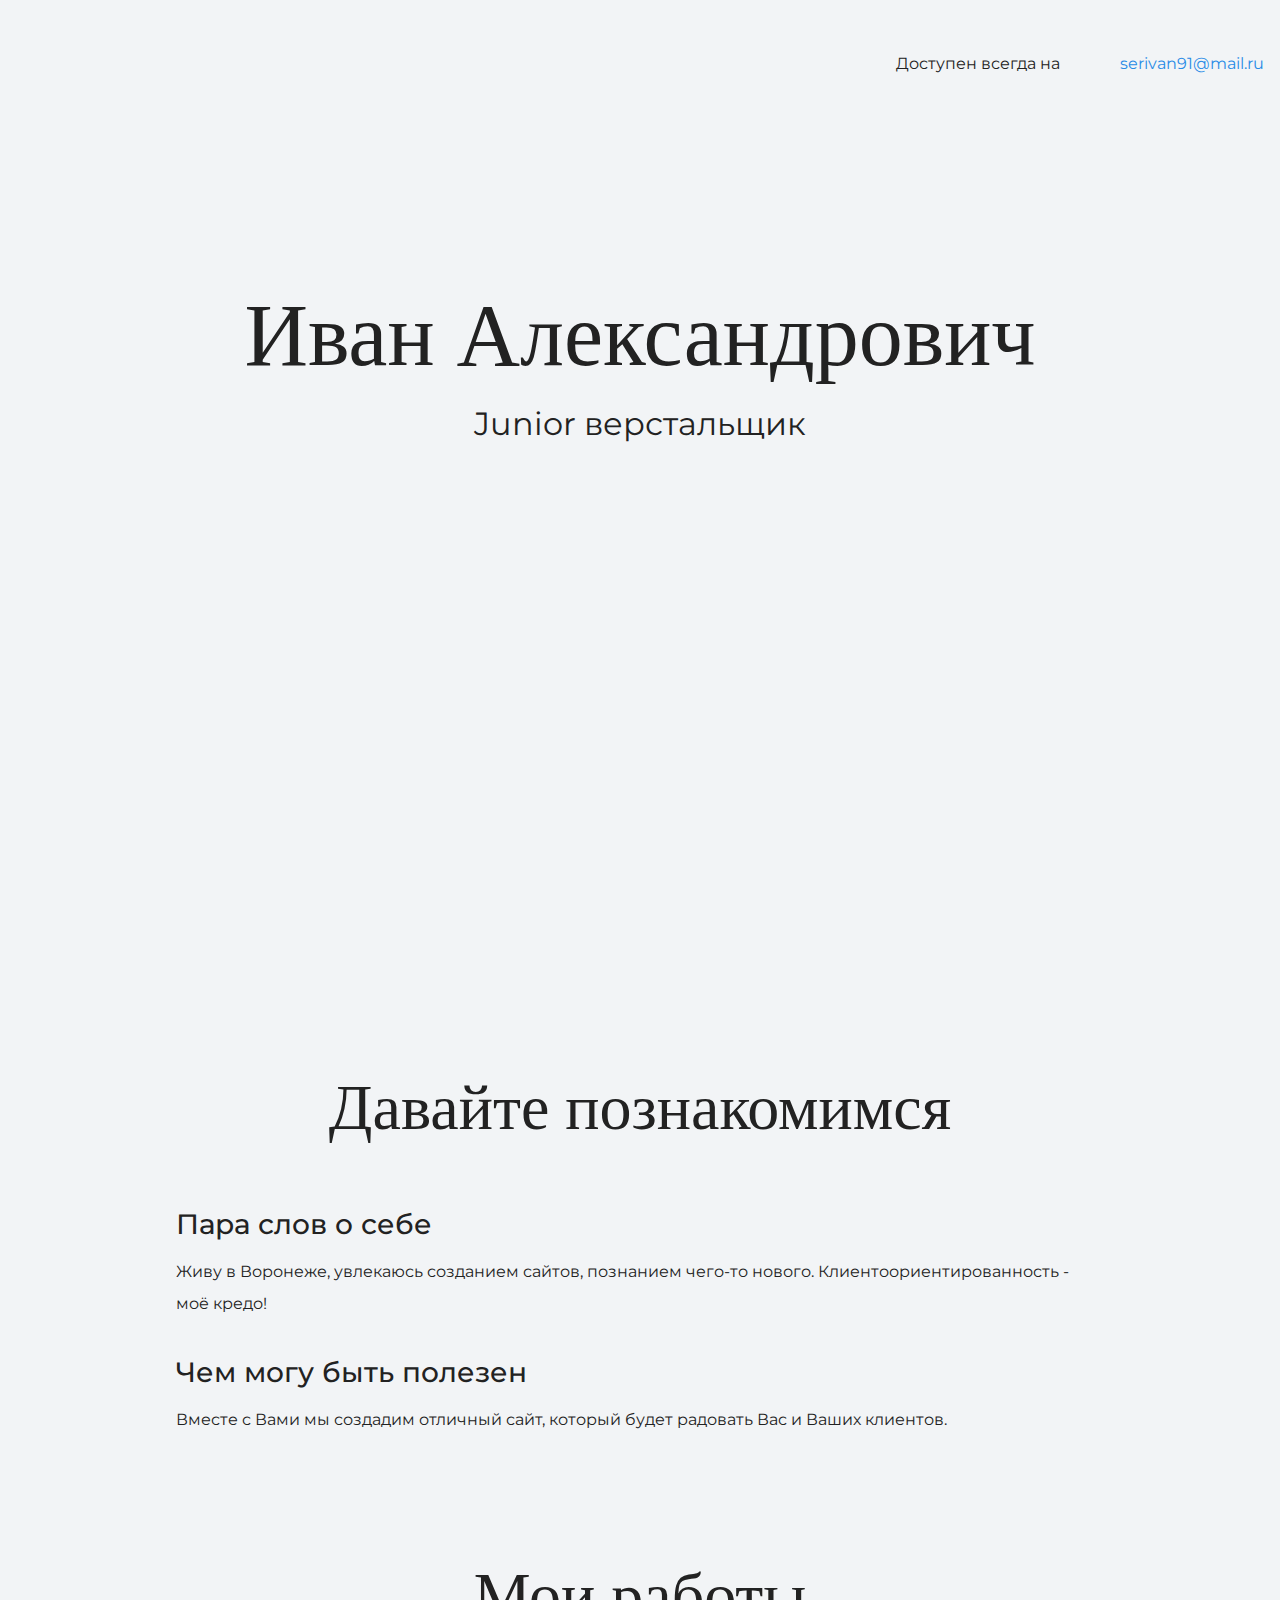
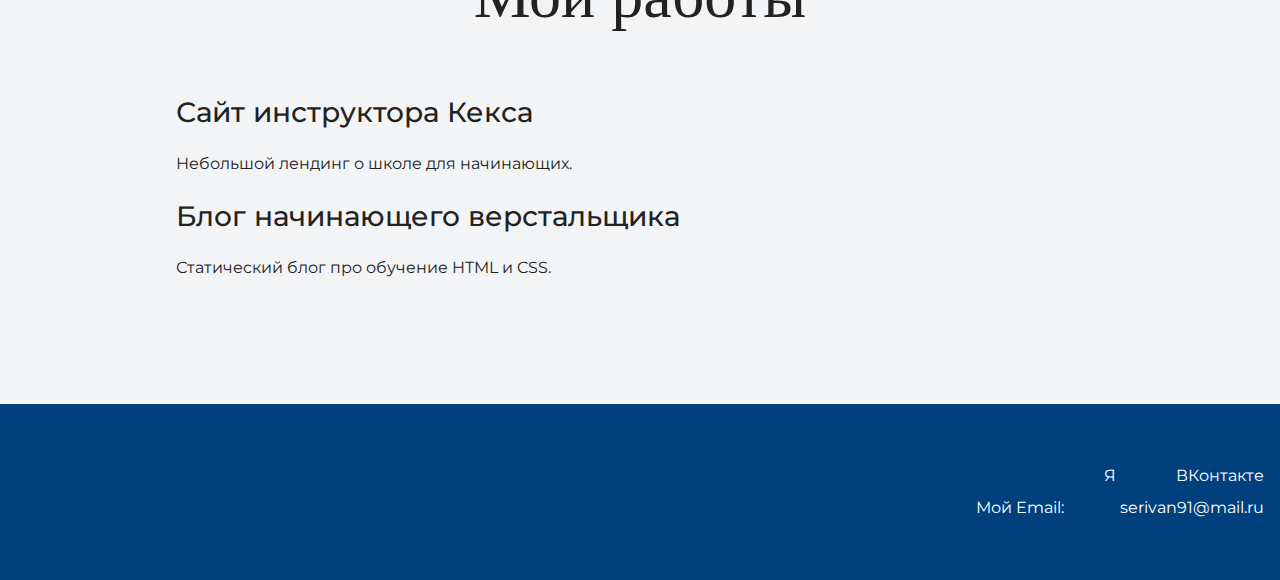
==== index.html @ b15c2bf6 "Загружаем первоначальные файлы сайта" ====
<!DOCTYPE html>
<html lang="ru">
  <head>
    <meta charset="UTF-8">
    <link rel="stylesheet" href="style.css">
    <title>Порфтолио Иван Александрович</title>
    <link href="https://fonts.googleapis.com/css?family=Montserrat:400,500,700|Old+Standard+TT&display=swap&subset=cyrillic" rel="stylesheet">
  </head>

  <body>
    <header class="page-header">
        <div class="container">
        <p>Доступен всегда на <a href="mailto:serivan91@mail.ru">serivan91@mail.ru</a></p>
      </div>
    </header>

    <section class="hero-image">
      <div class="container">
          <h1 class="heading">Иван Александрович</h1>
          <p>Junior верстальщик</p>
      </div>
    </section>

    <section class="intro">
      <div class="container">
        <h2 class="subheading">Давайте познакомимся</h2>
        <h3>Пара слов о себе</h3>
        <p>Живу в Воронеже, увлекаюсь созданием сайтов, познанием чего-то нового. Клиентоориентированность - моё кредо!</p>
        <h3>Чем могу быть полезен</h3>
        <p>Вместе с Вами мы создадим отличный сайт, который будет радовать Вас и Ваших клиентов.</p>
      </div>
    </section>

    <section class="portfolio">
      <div class="container">
        <h2 class="subheading">Мои работы</h2>

        <h3>Сайт инструктора Кекса</h3>
        <p>Небольшой лендинг о школе для начинающих.</p>

        <h3>Блог начинающего верстальщика</h3>
        <p>Статический блог про обучение HTML и CSS.</p>
      </div>
    </section>

    <footer class="page-footer">
      <div class="container">
        <p>
        Я <a href="https://vk.com/id19470205">ВКонтакте</a><br>
        Мой Email:<a href="mailto:serivan91@mail.ru">serivan91@mail.ru</a>
        </p>
      </div>
    </footer>
  </body>
</html>
---- style.css ----
body {
  margin: 0;
  min-width: 960px;
  font-family: "Montserrat", "Helvetica", "Arial", sans-serif;
  font-size: 16px;
  line-height: 32px;
  color: #222222;
  background-color: #f2f4f6;
  background-image: url("img/hero-bg.jpg");
  background-repeat: no-repeat;
  background-position: top center;
}

.container {
  max-width: 928px;
  margin: 0 auto;
  padding: 0 16px;
}

.page-header {
  margin: 0 0 160px;
  padding: 32px 0 32px;
}

.page-header .container,
.page-footer .container {
  max-width: 1408px;
  text-align: right;
}

.page-header a {
  margin-left: 56px;
  color: #288be6;
  text-decoration: none;
  background-repeat: no-repeat;
  background-position: left;
}

.header-email {
  padding-left: 30px;
  background-image: url("img/icon-email-header.svg");
}

.header-phone {
  padding-left: 25px;
  background-image: url("img/icon-phone-header.svg");
}

.hero-image {
  margin-bottom: 620px;
}

.hero-image .container {
  max-width: 1408px;
  text-align: center;
}

.heading {
  margin: 0 0 16px;
  font-family: "Old Standard TT", "Times", "Times New Roman", serif;
  font-size: 88px;
  line-height: 96px;
  font-weight: 400;
}

.hero-image p {
  margin: 0;
  font-size: 32px;
  line-height: 48px;
}

.intro {
  margin: 0 0 120px;
}

.subheading {
  margin: 0 0 56px;
  font-family: "Old Standard TT", "Times", "Times New Roman", serif;
  font-size: 64px;
  line-height: 80px;
  font-weight: 400;
  text-align: center;
}

.user-image {
  margin: 0 0 32px;
  text-align: center;
}

.intro h3,
.portfolio h3 {
  margin: 0 0 12px;
  font-size: 28px;
  line-height: 40px;
  font-weight: 500;
}

.intro p {
  margin: 0 0 32px;
}

.skills-list {
  margin: 0;
  padding: 0;
}

.skills-list dt {
  padding-left: 32px;
  background-repeat: no-repeat;
  background-position: left;
}

.skill-html {
  background-image: url("img/icon-html.svg");
}

.skill-css {
  background-image: url("img/icon-css.svg");
}

.level {
  margin: 4px 0 16px;
  padding: 0;
  height: 14px;
  font-size: 0;
  background-color: #ffffff;
  border: 1px solid #86c3fa;
  border-radius: 8px;
}

.level div {
  margin: 1px;
  height: 12px;
  background-color: #288be6;
  border-radius: 6px;
}

.portfolio {
  margin: 0 0 120px;
}

.projects {
  margin: 0;
  padding: 0;
  list-style: none;
}

.projects li {
  margin: 0 0 80px;
}

.project-image {
  margin: 0 0 24px;
  text-align: center;
}

.projects p {
  margin: 0 0 24px;
}

.button {
  padding: 6px 20px;
  display: inline-block;
  vertical-align: baseline;
  text-decoration: none;
  text-transform: uppercase;
  border-radius: 4px;
  background-color: #288be6;
  color: #ffffff;
}

.page-footer {
  padding: 40px 0;
  background-color: #00417d;
  color: #ffffff;
}

.page-footer a {
  margin-left: 56px;
  color: inherit;
  text-decoration: none;
  background-repeat: no-repeat;
  background-position: left;
}

.footer-email {
  padding-left: 30px;
  background-image: url("img/icon-email-footer.svg");
}

.footer-phone {
  padding-left: 25px;
  background-image: url("img/icon-phone-footer.svg");
}
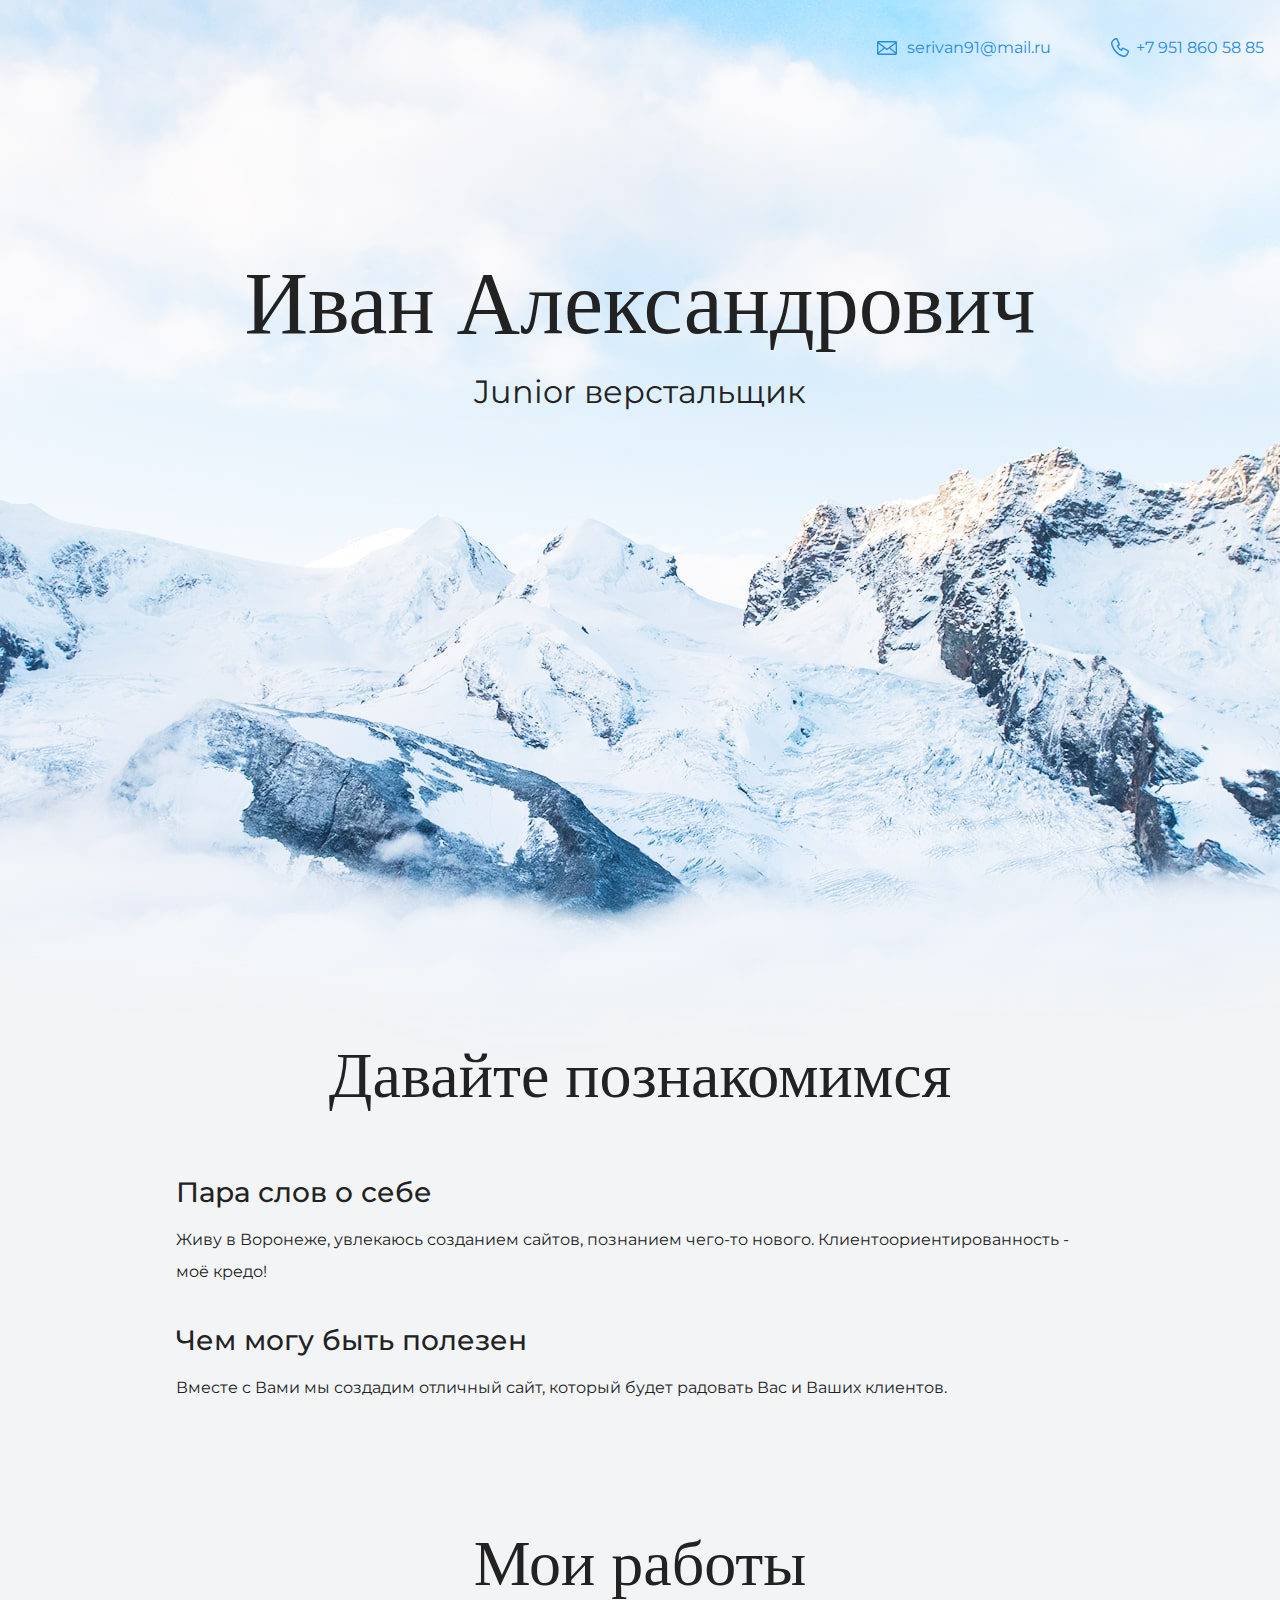
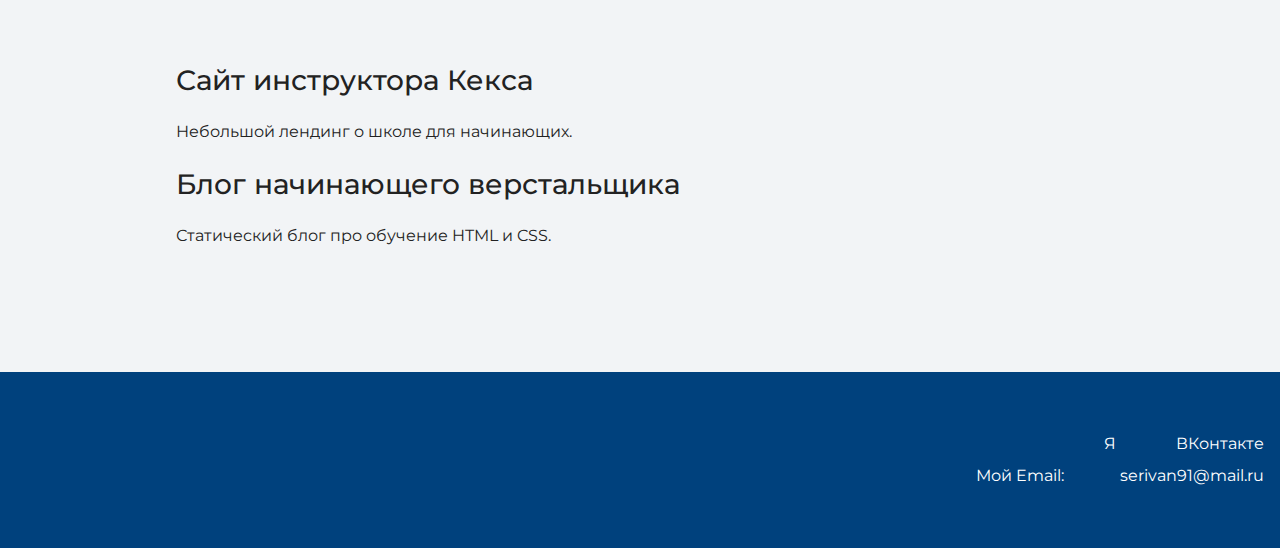
==== commit 6453e7b3: "обновление" ====
--- a/index.html
+++ b/index.html
@@ -10,7 +10,8 @@
   <body>
     <header class="page-header">
         <div class="container">
-        <p>Доступен всегда на <a href="mailto:serivan91@mail.ru">serivan91@mail.ru</a></p>
+        <a class="header-email" href="mailto:serivan91@mail.ru">serivan91@mail.ru</a>
+        <a class="header-phone" href="tel:+79518605885">+7 951 860 58 85</a>
       </div>
     </header>
 
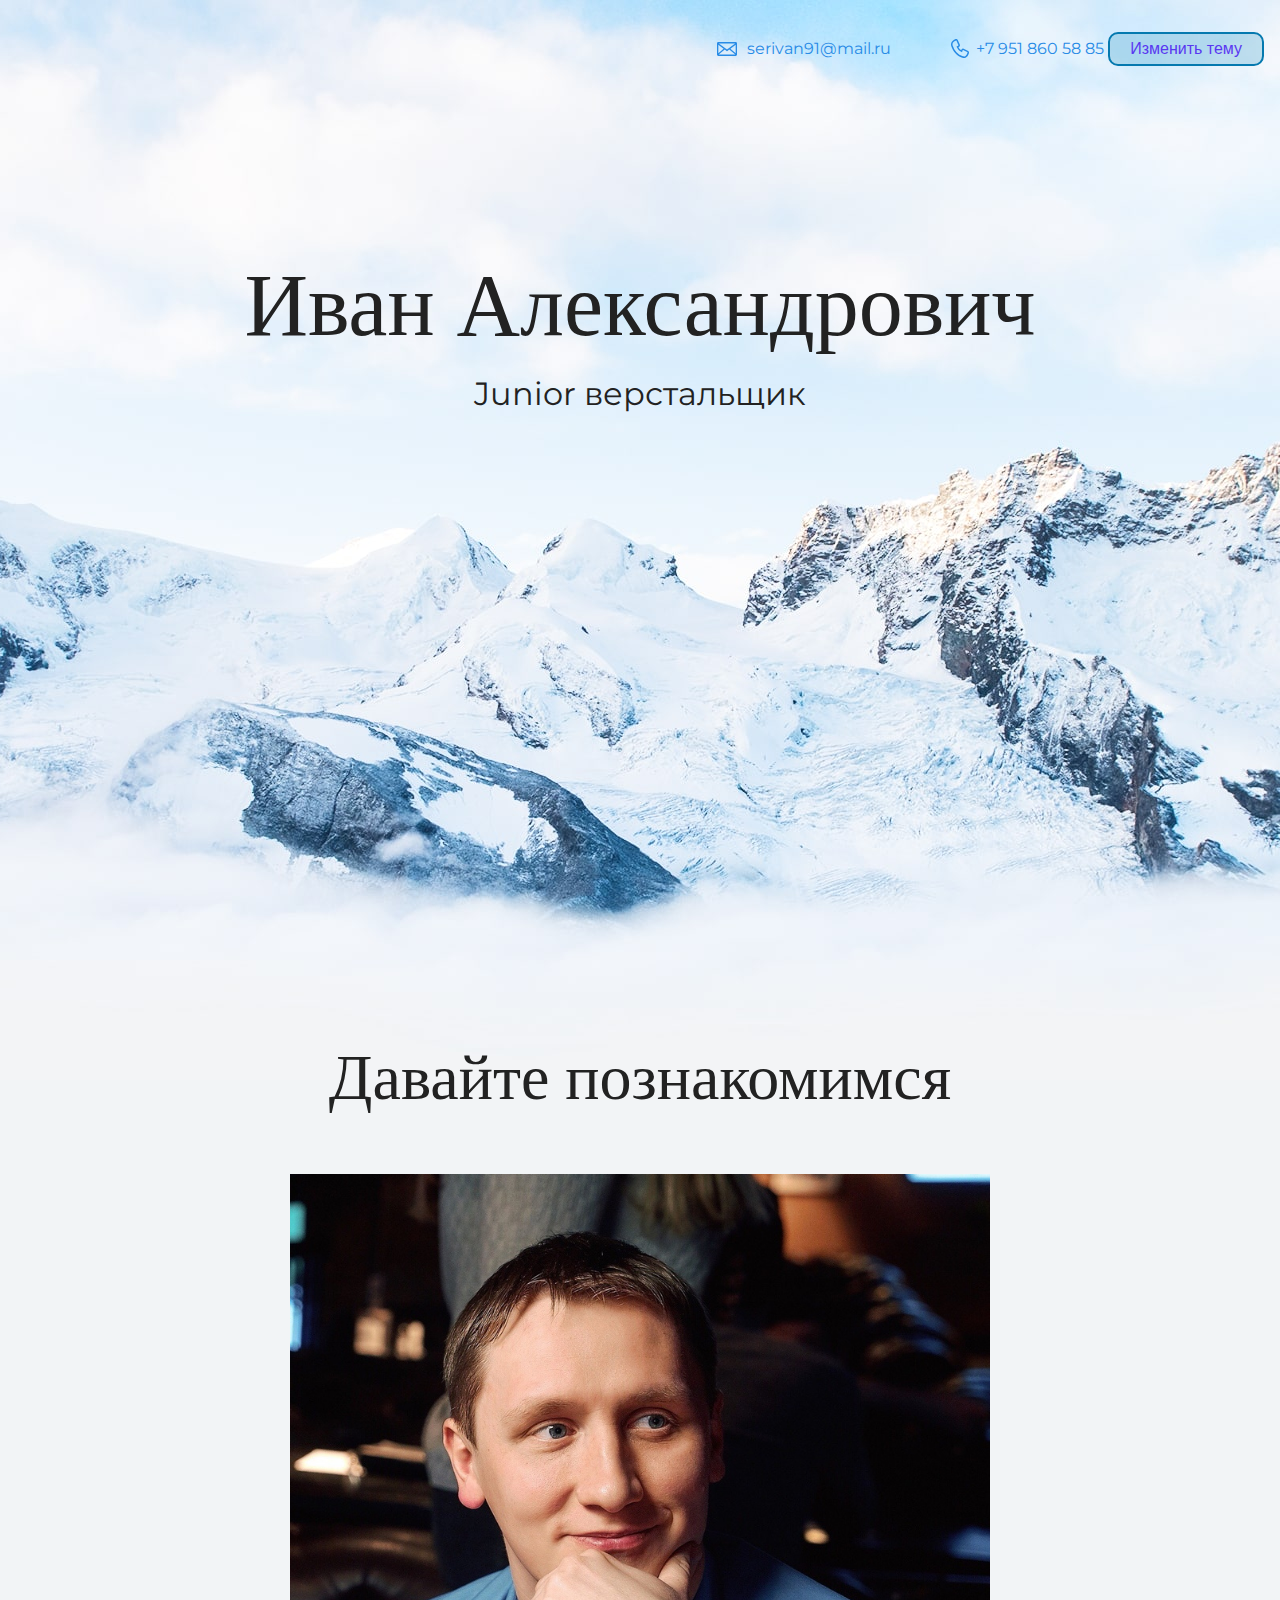
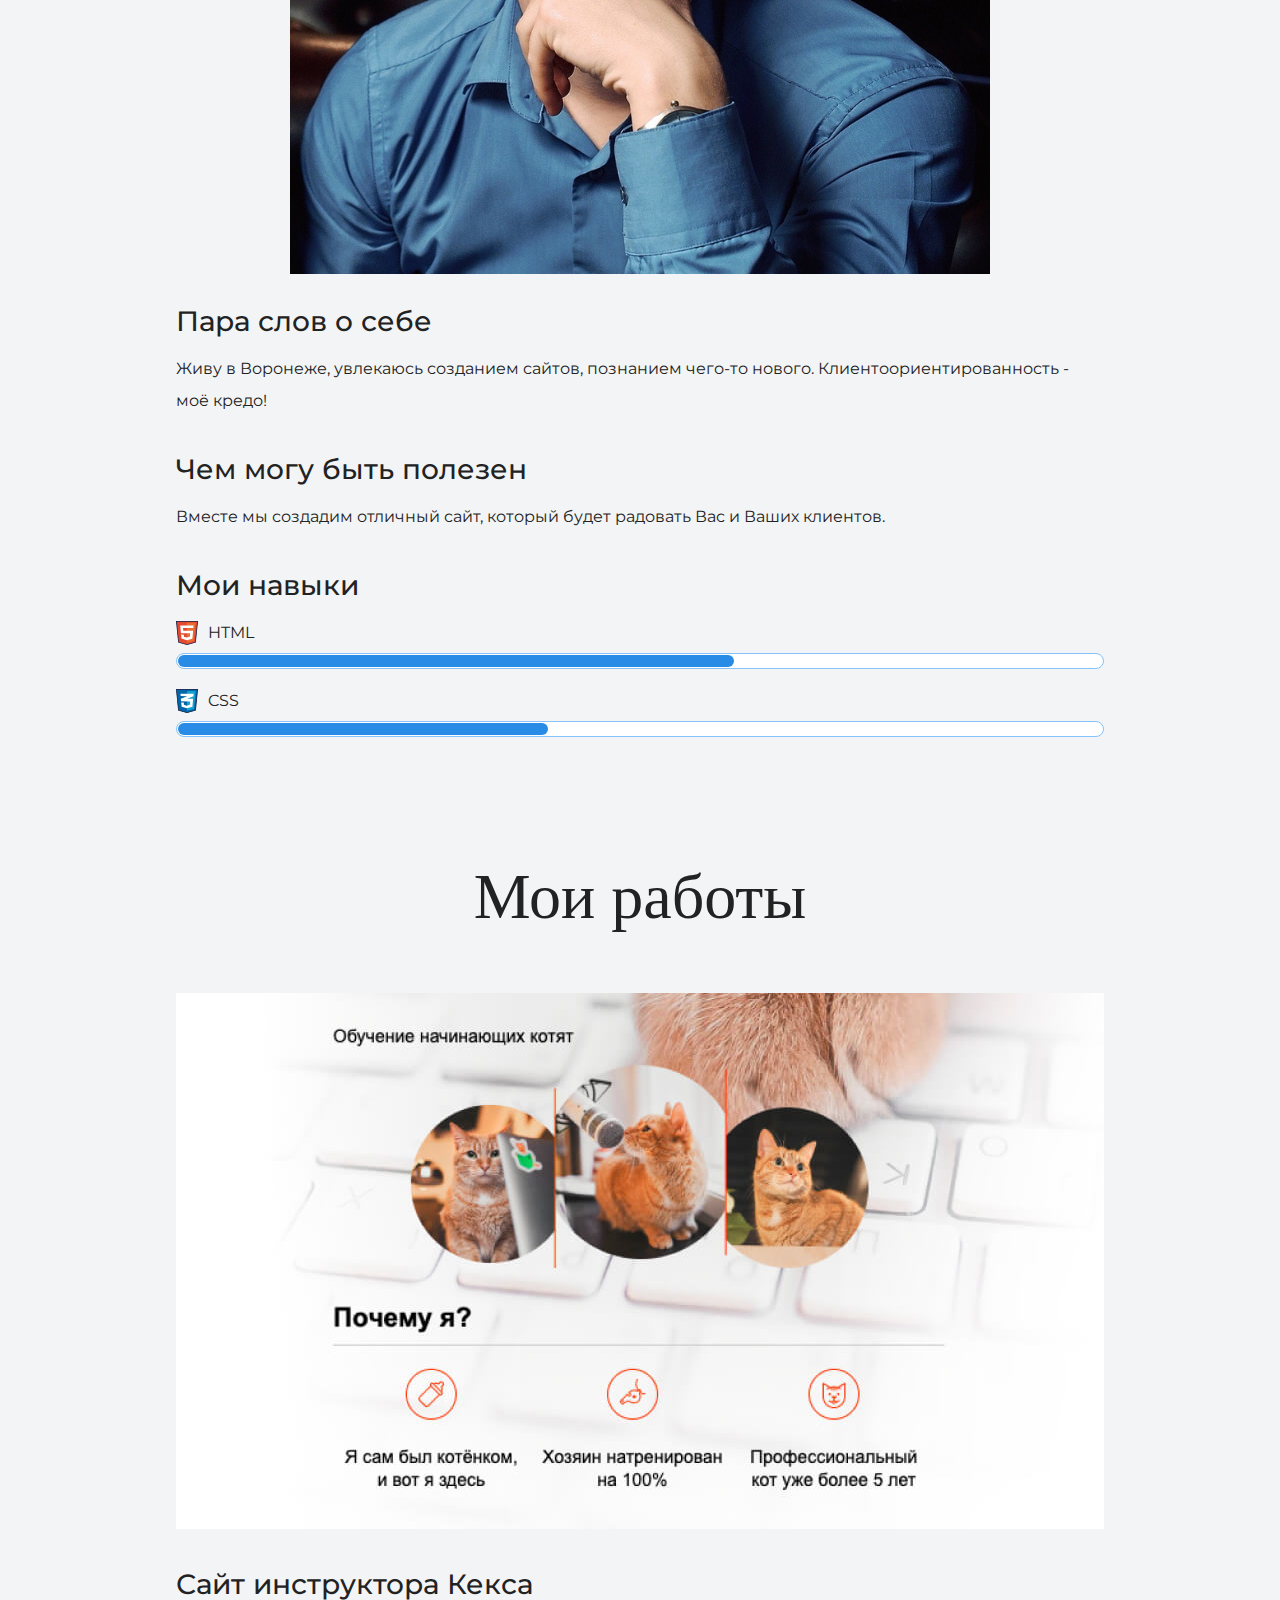
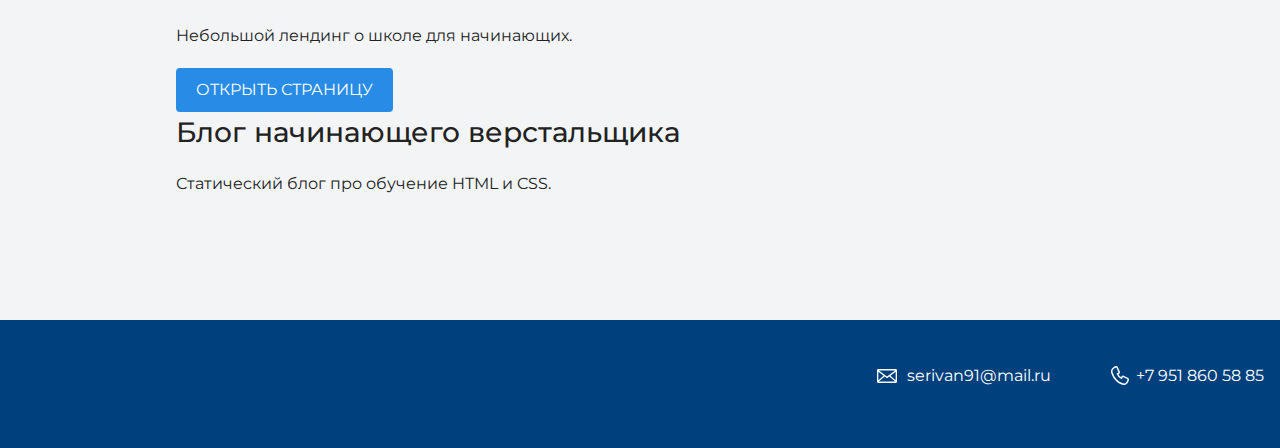
==== commit 8f92e1a6: "Изменение темы jS" ====
--- a/index.html
+++ b/index.html
@@ -7,11 +7,12 @@
     <link href="https://fonts.googleapis.com/css?family=Montserrat:400,500,700|Old+Standard+TT&display=swap&subset=cyrillic" rel="stylesheet">
   </head>
 
-  <body>
+  <body class="page light-theme">
     <header class="page-header">
         <div class="container">
         <a class="header-email" href="mailto:serivan91@mail.ru">serivan91@mail.ru</a>
         <a class="header-phone" href="tel:+79518605885">+7 951 860 58 85</a>
+        <button class="theme-button" type="button">Изменить тему</button>
       </div>
     </header>
 
@@ -25,19 +26,38 @@
     <section class="intro">
       <div class="container">
         <h2 class="subheading">Давайте познакомимся</h2>
+        <figure class="pic">
+          <img src="files/ivan.jpg" width="700" height="700" alt="А вот и я!">
+        </figure>
         <h3>Пара слов о себе</h3>
         <p>Живу в Воронеже, увлекаюсь созданием сайтов, познанием чего-то нового. Клиентоориентированность - моё кредо!</p>
         <h3>Чем могу быть полезен</h3>
-        <p>Вместе с Вами мы создадим отличный сайт, который будет радовать Вас и Ваших клиентов.</p>
+        <p>Вместе мы создадим отличный сайт, который будет радовать Вас и Ваших клиентов.</p>
+      
+      <div class="skills">
+        <h3>Мои навыки</h3>
+        <dl class="skills-list">
+          <dt class="skill-html">HTML</dt>
+          <dd class="level"><div style="width: 60%;">60%</div></dd>
+          <dt class="skill-css">CSS</dt>
+          <dd class="level"><div style="width: 40%;">40%</div></dd>
+          <!--<dt class="skill-js">JavaScript</dt>
+          <dd class="level"><div style="width: 10%;">10%</div></dd>
+          -->
+        </dl>
+        </div>
       </div>
     </section>
 
     <section class="portfolio">
       <div class="container">
         <h2 class="subheading">Мои работы</h2>
-
+        <figure class="project-image">
+          <img src="files/project.jpg" width="928" height="536" alt="Cайт инструктора Кекса">
+        </figure>
         <h3>Сайт инструктора Кекса</h3>
         <p>Небольшой лендинг о школе для начинающих.</p>
+        <a class="button" href="source/project/index.html">Открыть страницу</a>
 
         <h3>Блог начинающего верстальщика</h3>
         <p>Статический блог про обучение HTML и CSS.</p>
@@ -46,11 +66,11 @@
 
     <footer class="page-footer">
       <div class="container">
-        <p>
-        Я <a href="https://vk.com/id19470205">ВКонтакте</a><br>
-        Мой Email:<a href="mailto:serivan91@mail.ru">serivan91@mail.ru</a>
+        <a class="footer-email" href="mailto:serivan91@mail.ru">serivan91@mail.ru</a>
+        <a class="footer-phone" href="tel:+79518605885">+7 951 860 58 85</a>
         </p>
       </div>
     </footer>
+    <script src="files/theme.js"></script>
   </body>
 </html>--- a/style.css
+++ b/style.css
@@ -1,4 +1,6 @@
-body {
+/* Светлая тема */
+
+.light-theme {
   margin: 0;
   min-width: 960px;
   font-family: "Montserrat", "Helvetica", "Arial", sans-serif;
@@ -6,9 +8,51 @@
   line-height: 32px;
   color: #222222;
   background-color: #f2f4f6;
-  background-image: url("img/hero-bg.jpg");
+  background-image: url("img/light-hero-bg.jpg");
   background-repeat: no-repeat;
   background-position: top center;
+}
+
+.dark-theme {
+  margin: 0;
+  min-width: 960px;
+  font-family: "Montserrat", "Helvetica", "Arial", sans-serif;
+  font-size: 16px;
+  line-height: 32px;
+  color: #f2f2f2;
+  background-color: #080208;
+  background-image: url("img/dark-hero-bg.jpg");
+  background-repeat: no-repeat;
+  background-position: top center;
+}
+
+.light-theme .theme-button {
+  padding: 6px 20px;
+  display: inline-block;
+  vertical-align: baseline;
+  text-decoration: none;
+  border: 2px solid #0579af;
+  border-radius: 10px;
+  font-size: 16px;
+  background-color: #61b1d15b;
+  color: #5937f1;
+}
+
+.dark-theme .theme-button {
+  padding: 6px 20px;
+  display: inline-block;
+  vertical-align: baseline;
+  text-decoration: none;
+  border: 2px solid #5e105f;
+  border-radius: 10px;
+  font-size: 16px;
+  background-color: #9429969c;
+  color: #ffffff;
+}
+
+
+.pic {
+  text-align: center;
 }
 
 .container {
@@ -28,7 +72,7 @@
   text-align: right;
 }
 
-.page-header a {
+.light-theme .page-header a {
   margin-left: 56px;
   color: #288be6;
   text-decoration: none;
@@ -36,14 +80,33 @@
   background-position: left;
 }
 
-.header-email {
+.dark-theme .page-header a {
+  margin-left: 56px;
+  color: #fea18d;
+  text-decoration: none;
+  background-repeat: no-repeat;
+  background-position: left;
+}
+
+
+.light-theme .header-email {
   padding-left: 30px;
-  background-image: url("img/icon-email-header.svg");
-}
-
-.header-phone {
+  background-image: url("img/light-icon-email-header.svg");
+}
+
+.dark-theme .header-email {
+  padding-left: 30px;
+  background-image: url("img/dark-icon-email.svg");
+}
+
+.light-theme .header-phone {
   padding-left: 25px;
-  background-image: url("img/icon-phone-header.svg");
+  background-image: url("img/light-icon-phone-header.svg");
+}
+
+.dark-theme .header-phone {
+  padding-left: 25px;
+  background-image: url("img/dark-icon-phone.svg");
 }
 
 .hero-image {
@@ -73,12 +136,19 @@
   margin: 0 0 120px;
 }
 
-.subheading {
+.light-theme .subheading {
   margin: 0 0 56px;
   font-family: "Old Standard TT", "Times", "Times New Roman", serif;
   font-size: 64px;
   line-height: 80px;
   font-weight: 400;
+  text-align: center;
+}
+
+.dark-theme .subheading {
+  margin: 0 0 56px;
+  font-size: 56px;
+  line-height: 80px;
   text-align: center;
 }
 
@@ -118,7 +188,11 @@
   background-image: url("img/icon-css.svg");
 }
 
-.level {
+/*.skill-js {
+  background-image: url("img/js_big.jpg");
+}
+*/
+.light-theme .level {
   margin: 4px 0 16px;
   padding: 0;
   height: 14px;
@@ -128,13 +202,30 @@
   border-radius: 8px;
 }
 
-.level div {
+.dark-theme .level {
+  margin: 4px 0 16px;
+  padding: 0;
+  height: 14px;
+  font-size: 0;
+  background-color: #080208;
+  border: 1px solid #712073;
+  border-radius: 8px;
+}
+
+.light-theme .level div {
   margin: 1px;
   height: 12px;
   background-color: #288be6;
   border-radius: 6px;
 }
 
+.dark-theme .level div {
+  margin: 1px;
+  height: 12px;
+  background-color: #fea18d;
+  border-radius: 6px;
+}
+
 .portfolio {
   margin: 0 0 120px;
 }
@@ -158,7 +249,7 @@
   margin: 0 0 24px;
 }
 
-.button {
+.light-theme .button {
   padding: 6px 20px;
   display: inline-block;
   vertical-align: baseline;
@@ -169,26 +260,61 @@
   color: #ffffff;
 }
 
-.page-footer {
+.dark-theme .button {
+  padding: 6px 20px;
+  display: inline-block;
+  vertical-align: baseline;
+  text-decoration: none;
+  text-transform: uppercase;
+  border-radius: 4px;
+  background-color: #712073;
+  color: #ffffff;
+}
+
+.light-theme .page-footer {
   padding: 40px 0;
   background-color: #00417d;
+}
+
+.dark-theme .page-footer {
+  padding: 40px 0;
+  background-color: #260c26;
+}
+
+.light-theme .page-footer a {
+  margin-left: 56px;
   color: #ffffff;
-}
-
-.page-footer a {
+  text-decoration: none;
+  background-repeat: no-repeat;
+  background-position: left;
+}
+
+.dark-theme .page-footer a {
   margin-left: 56px;
-  color: inherit;
-  text-decoration: none;
-  background-repeat: no-repeat;
-  background-position: left;
-}
-
-.footer-email {
+  color: #fea18d;
+  text-decoration: none;
+  background-repeat: no-repeat;
+  background-position: left;
+}
+
+.light-theme .footer-email {
   padding-left: 30px;
-  background-image: url("img/icon-email-footer.svg");
-}
-
-.footer-phone {
+  background-image: url("img/light-icon-email-footer.svg");
+}
+
+.dark-theme .footer-email {
+  padding-left: 30px;
+  background-image: url("img/dark-icon-email.svg");
+}
+
+.light-theme .footer-phone {
   padding-left: 25px;
-  background-image: url("img/icon-phone-footer.svg");
-}+  background-image: url("img/light-icon-phone-footer.svg");
+}
+
+.dark-theme .footer-phone {
+  padding-left: 25px;
+  background-image: url("img/dark-icon-phone.svg");
+}
+
+
